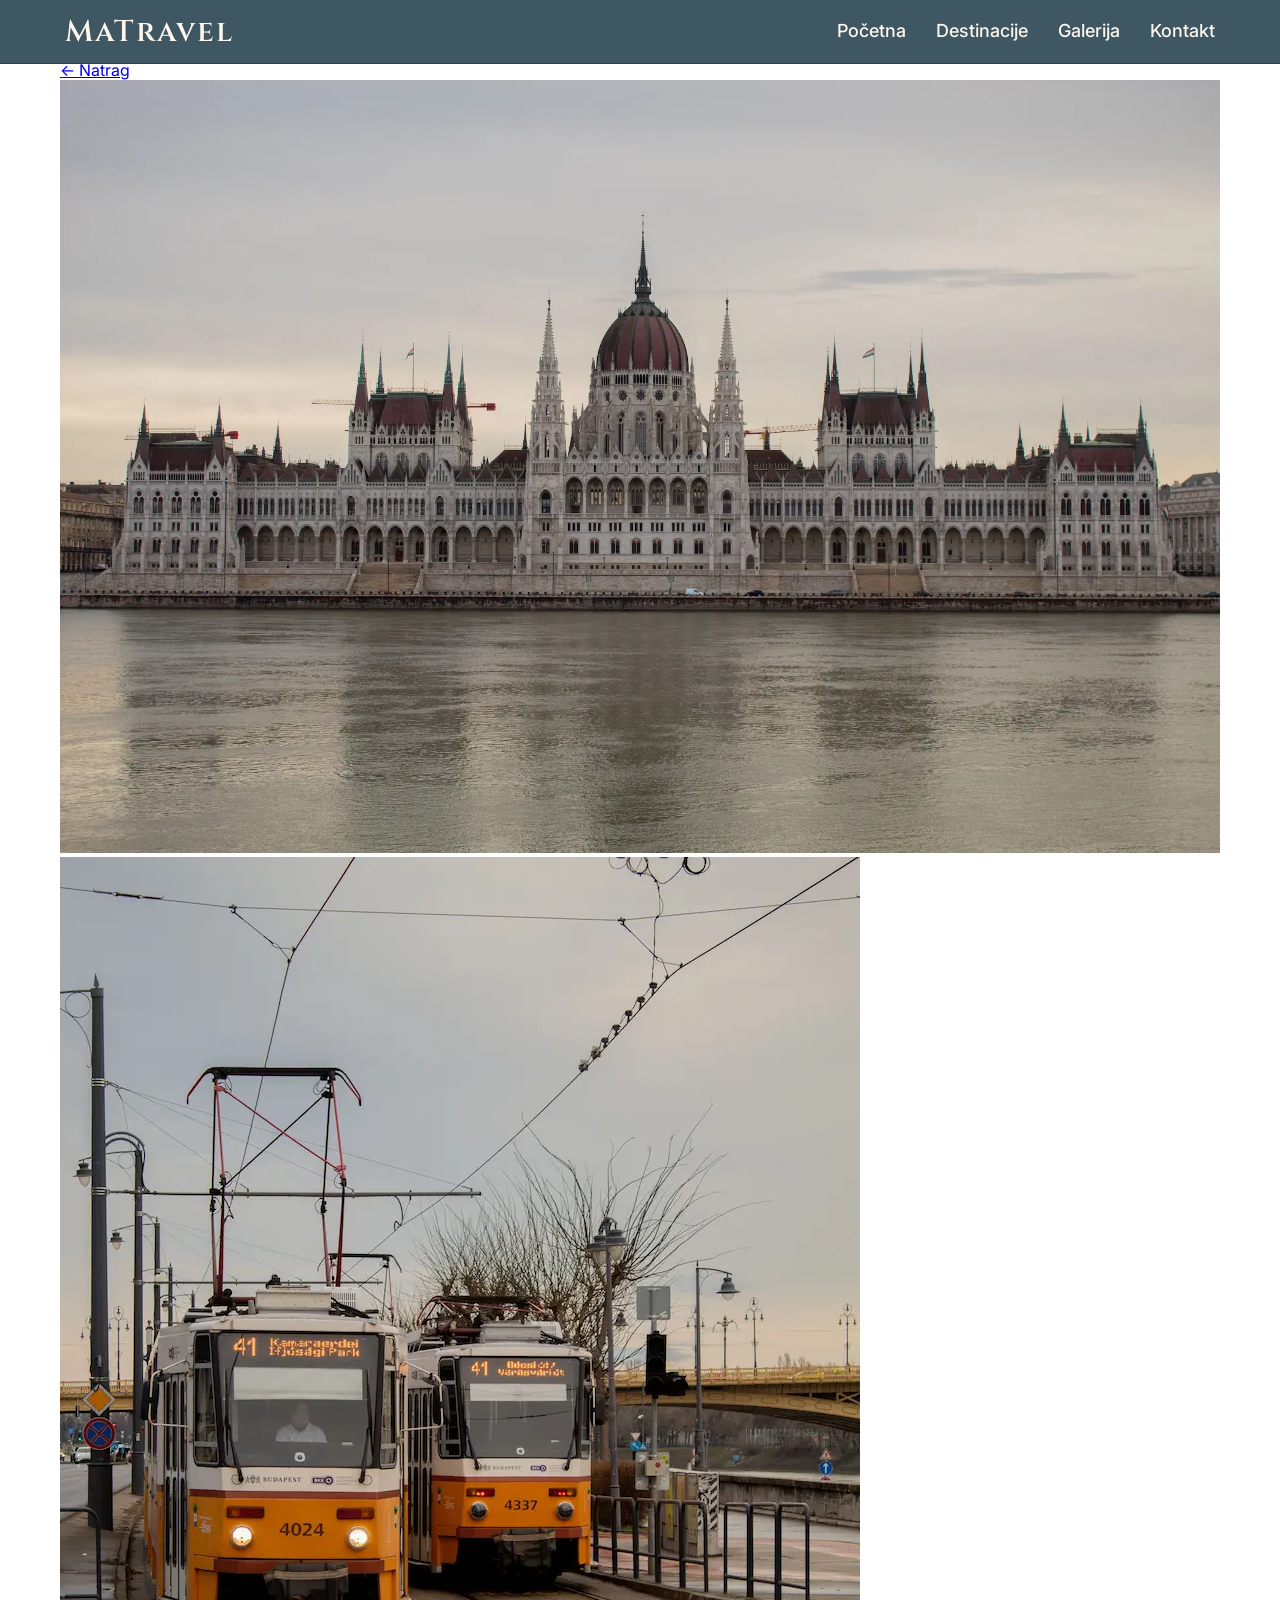
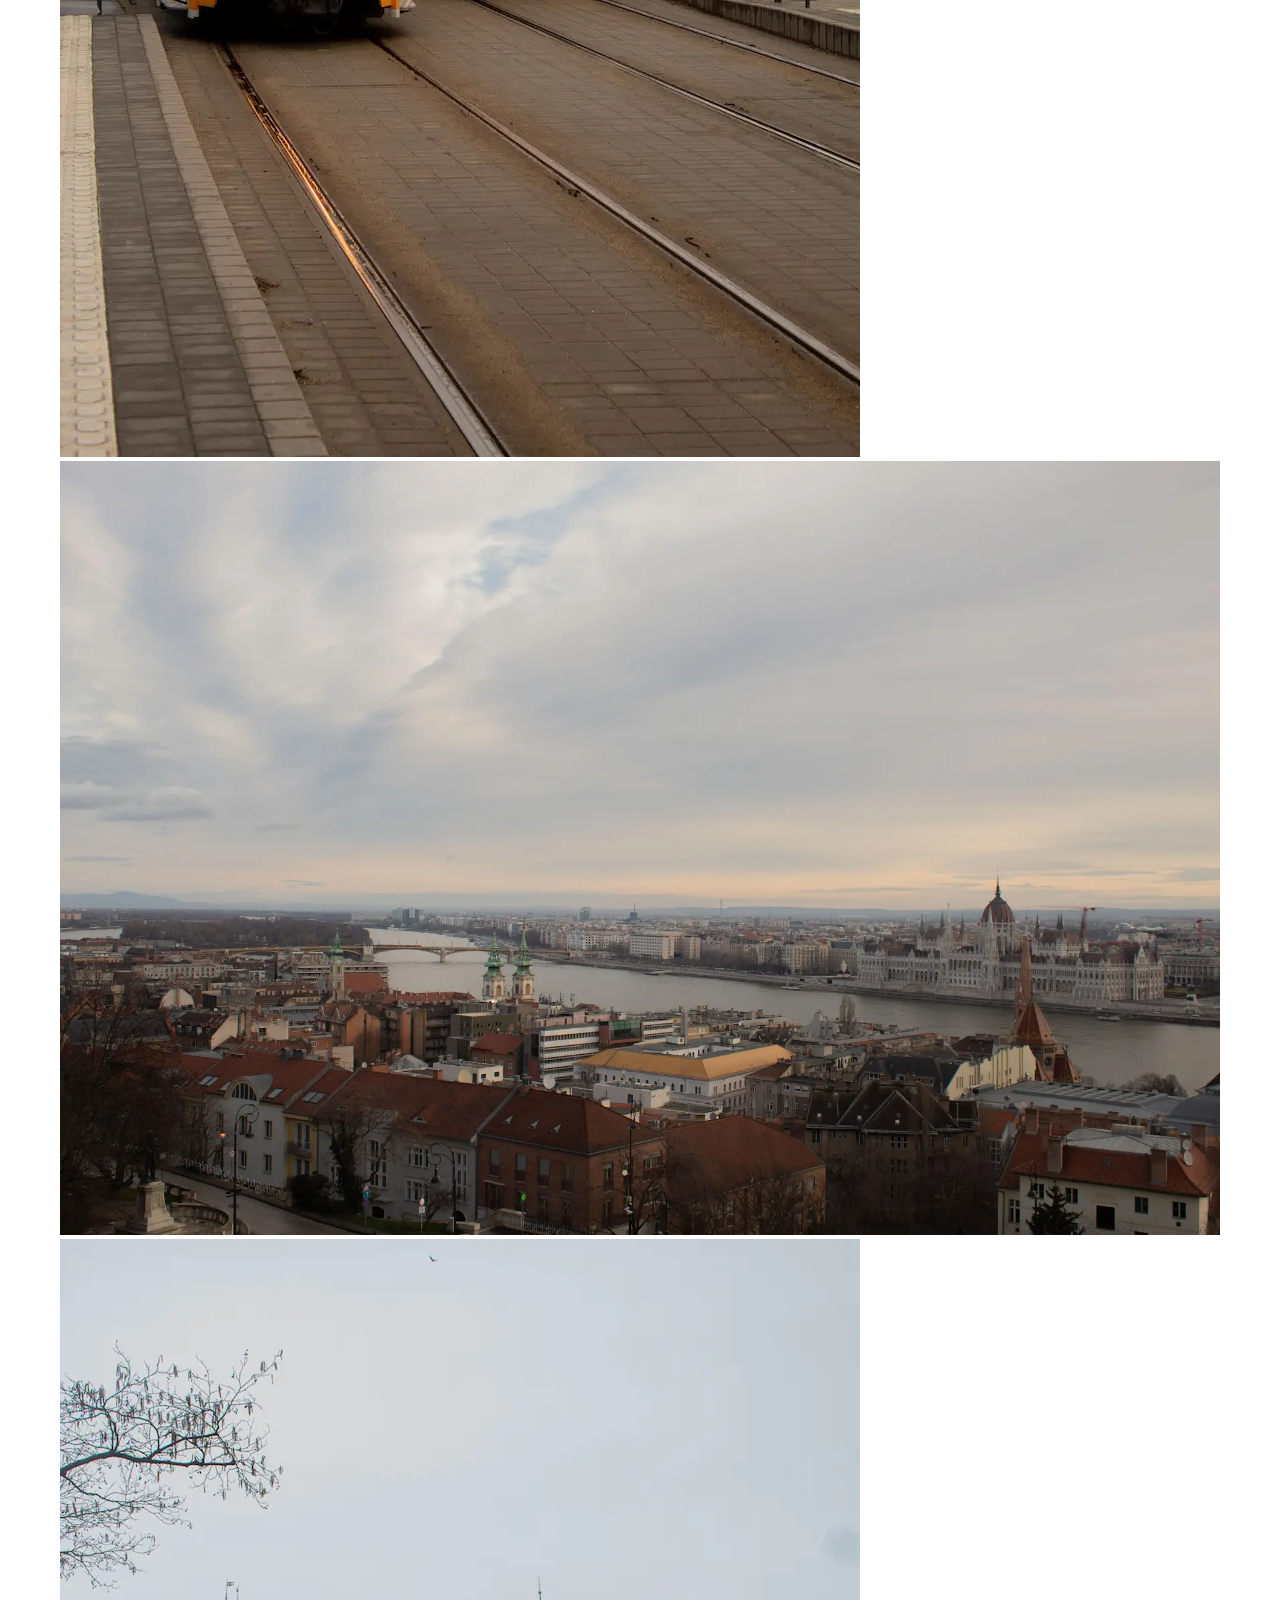
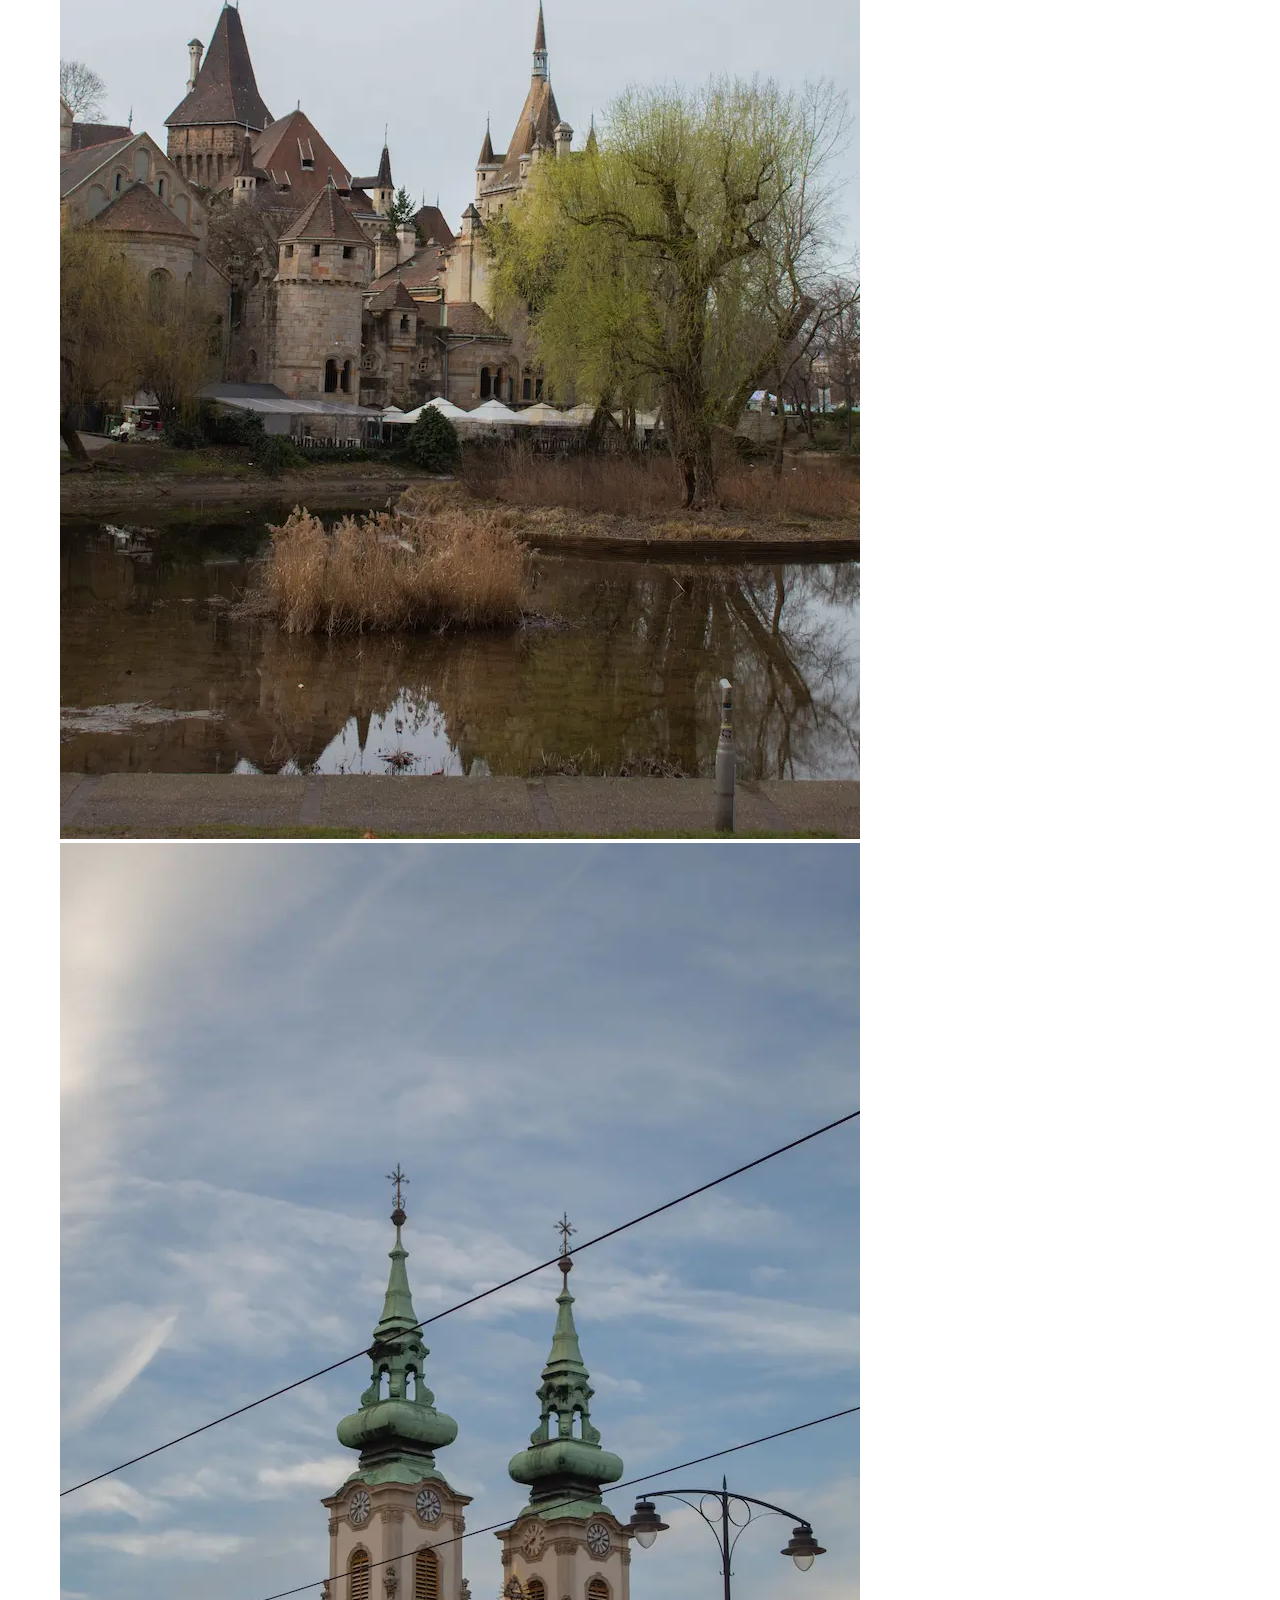
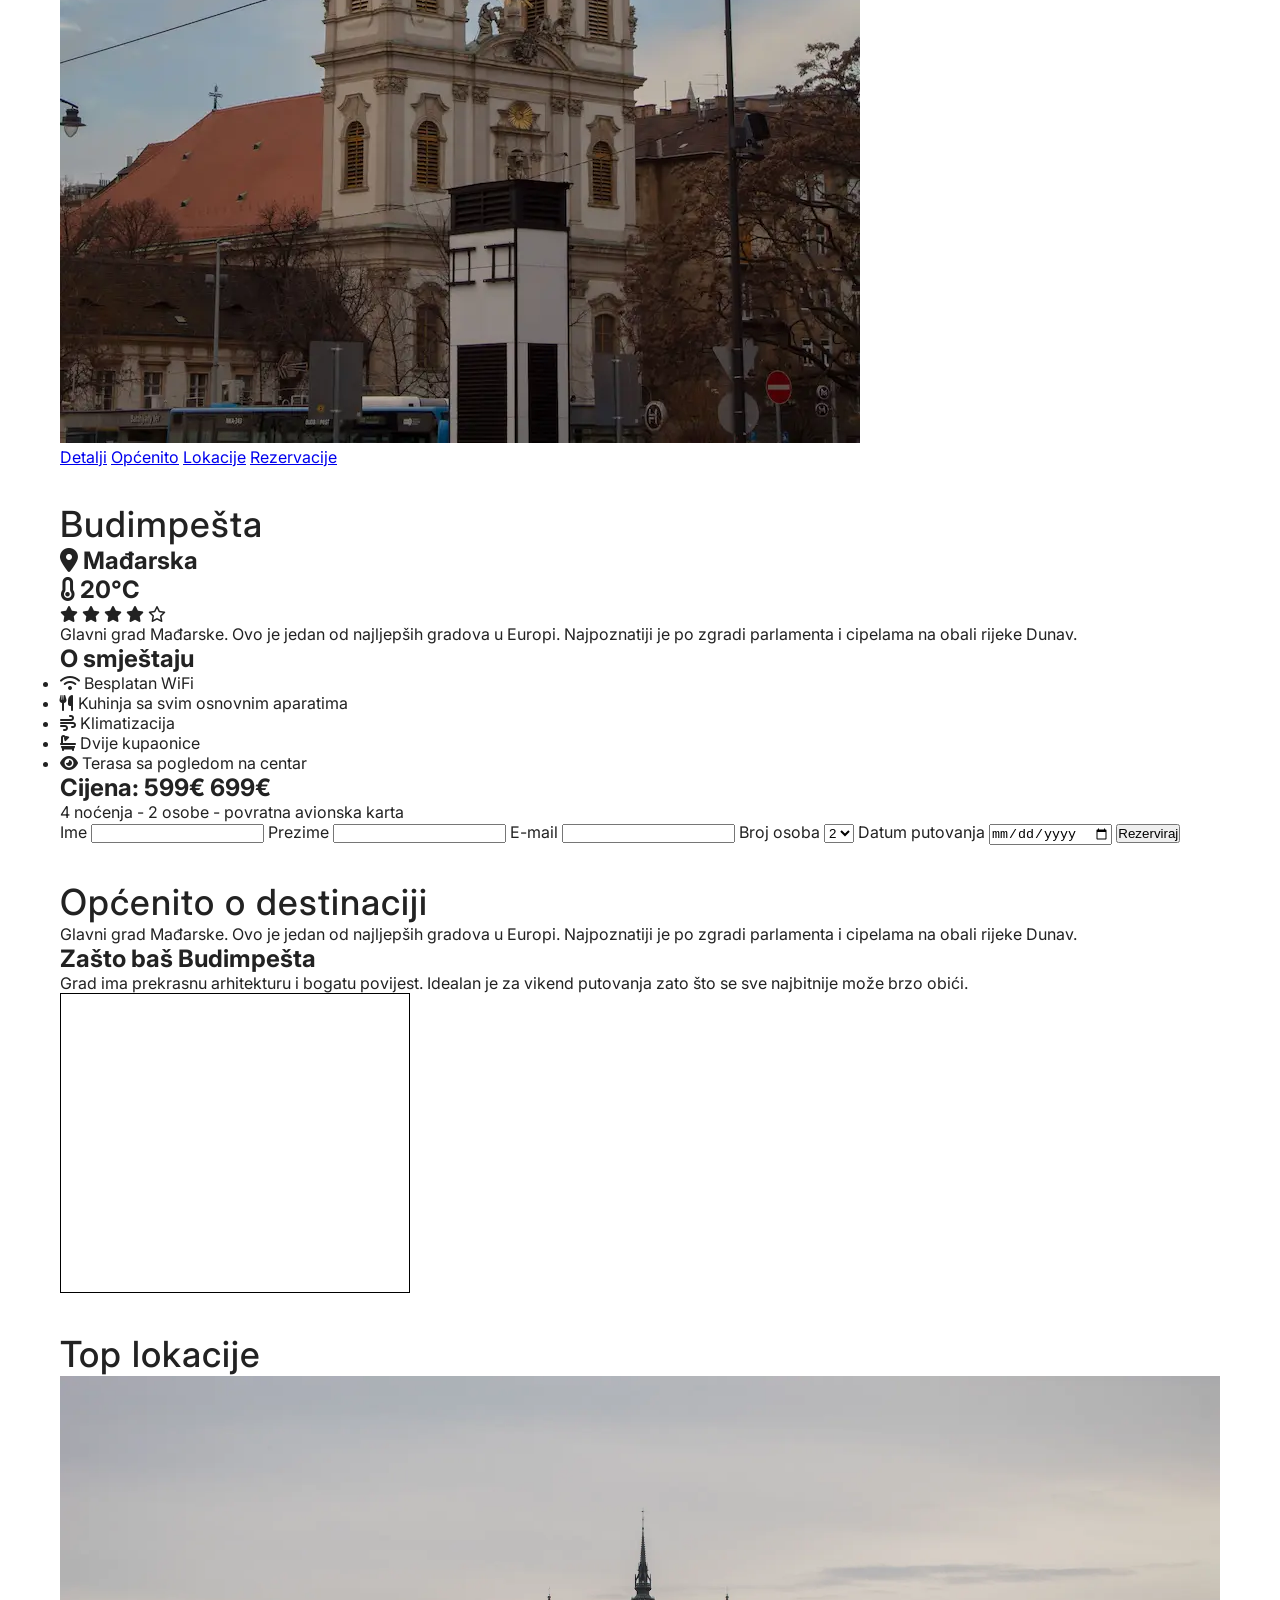
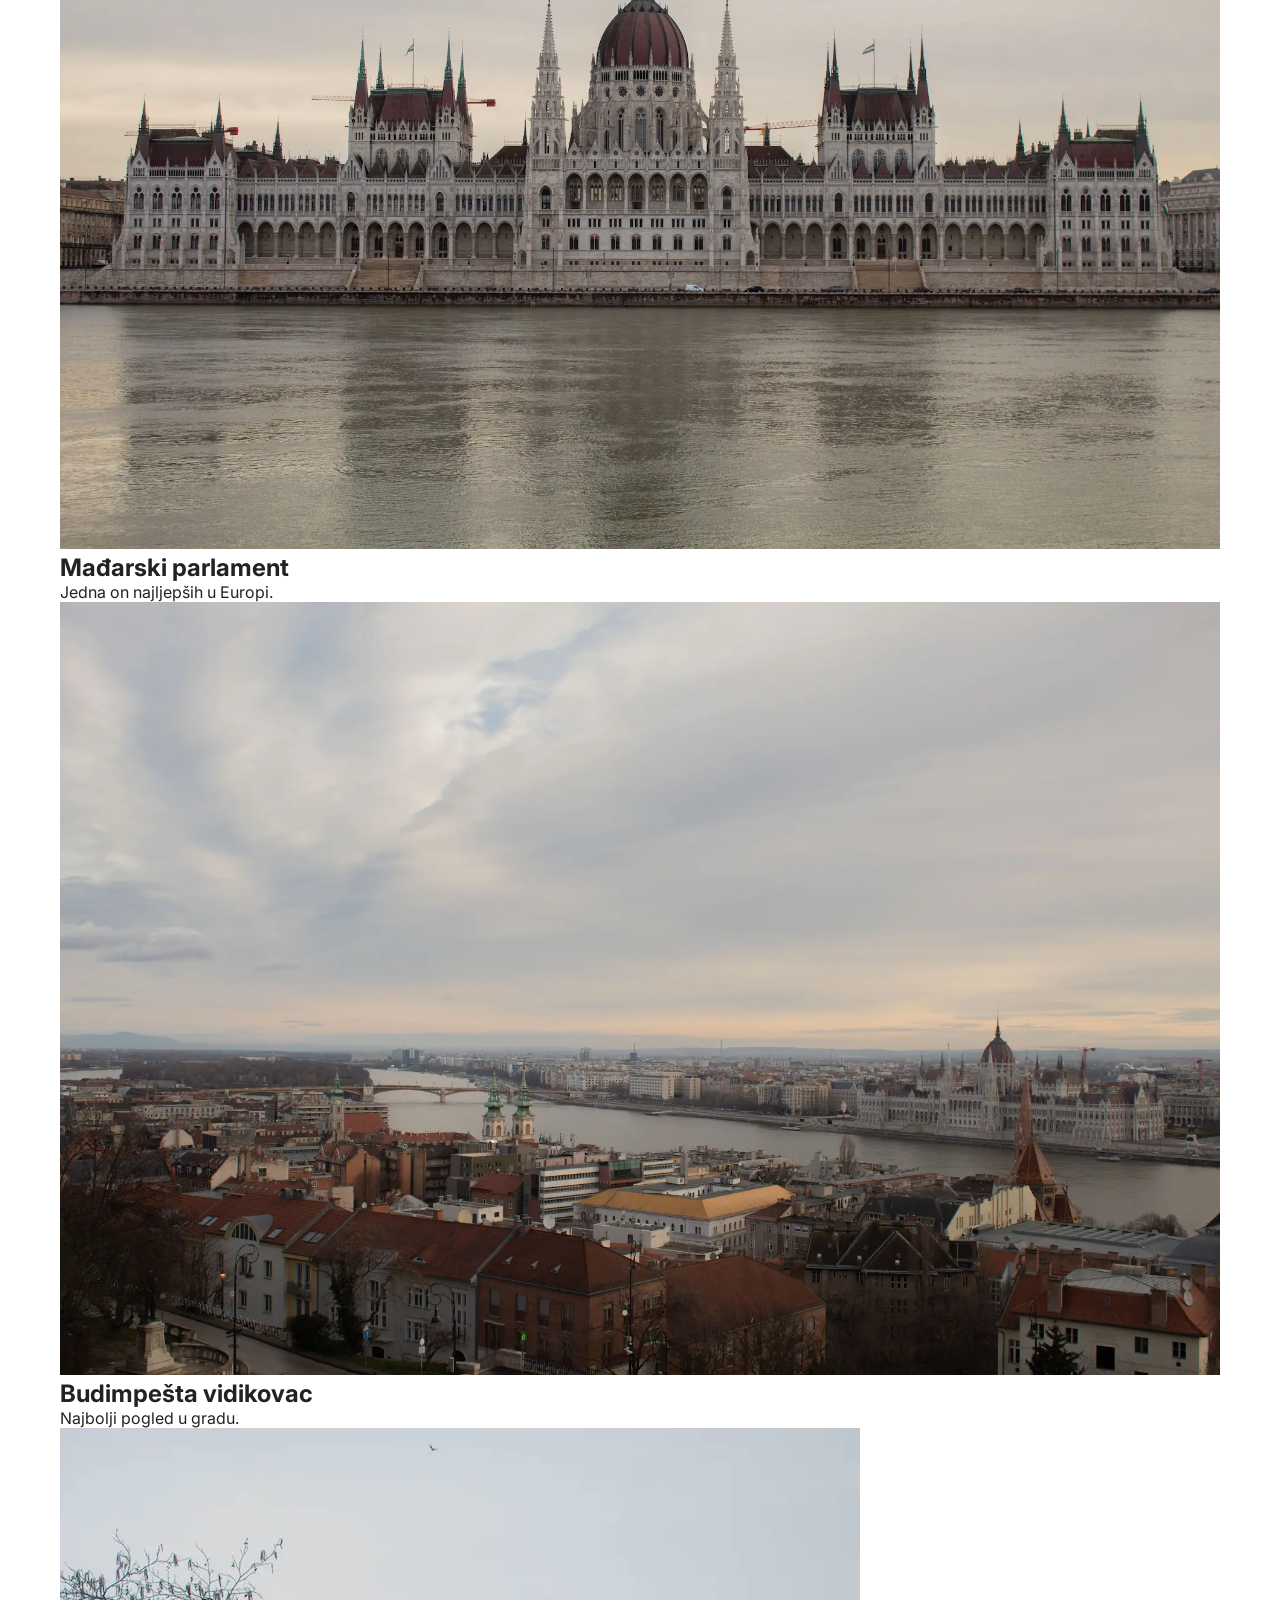
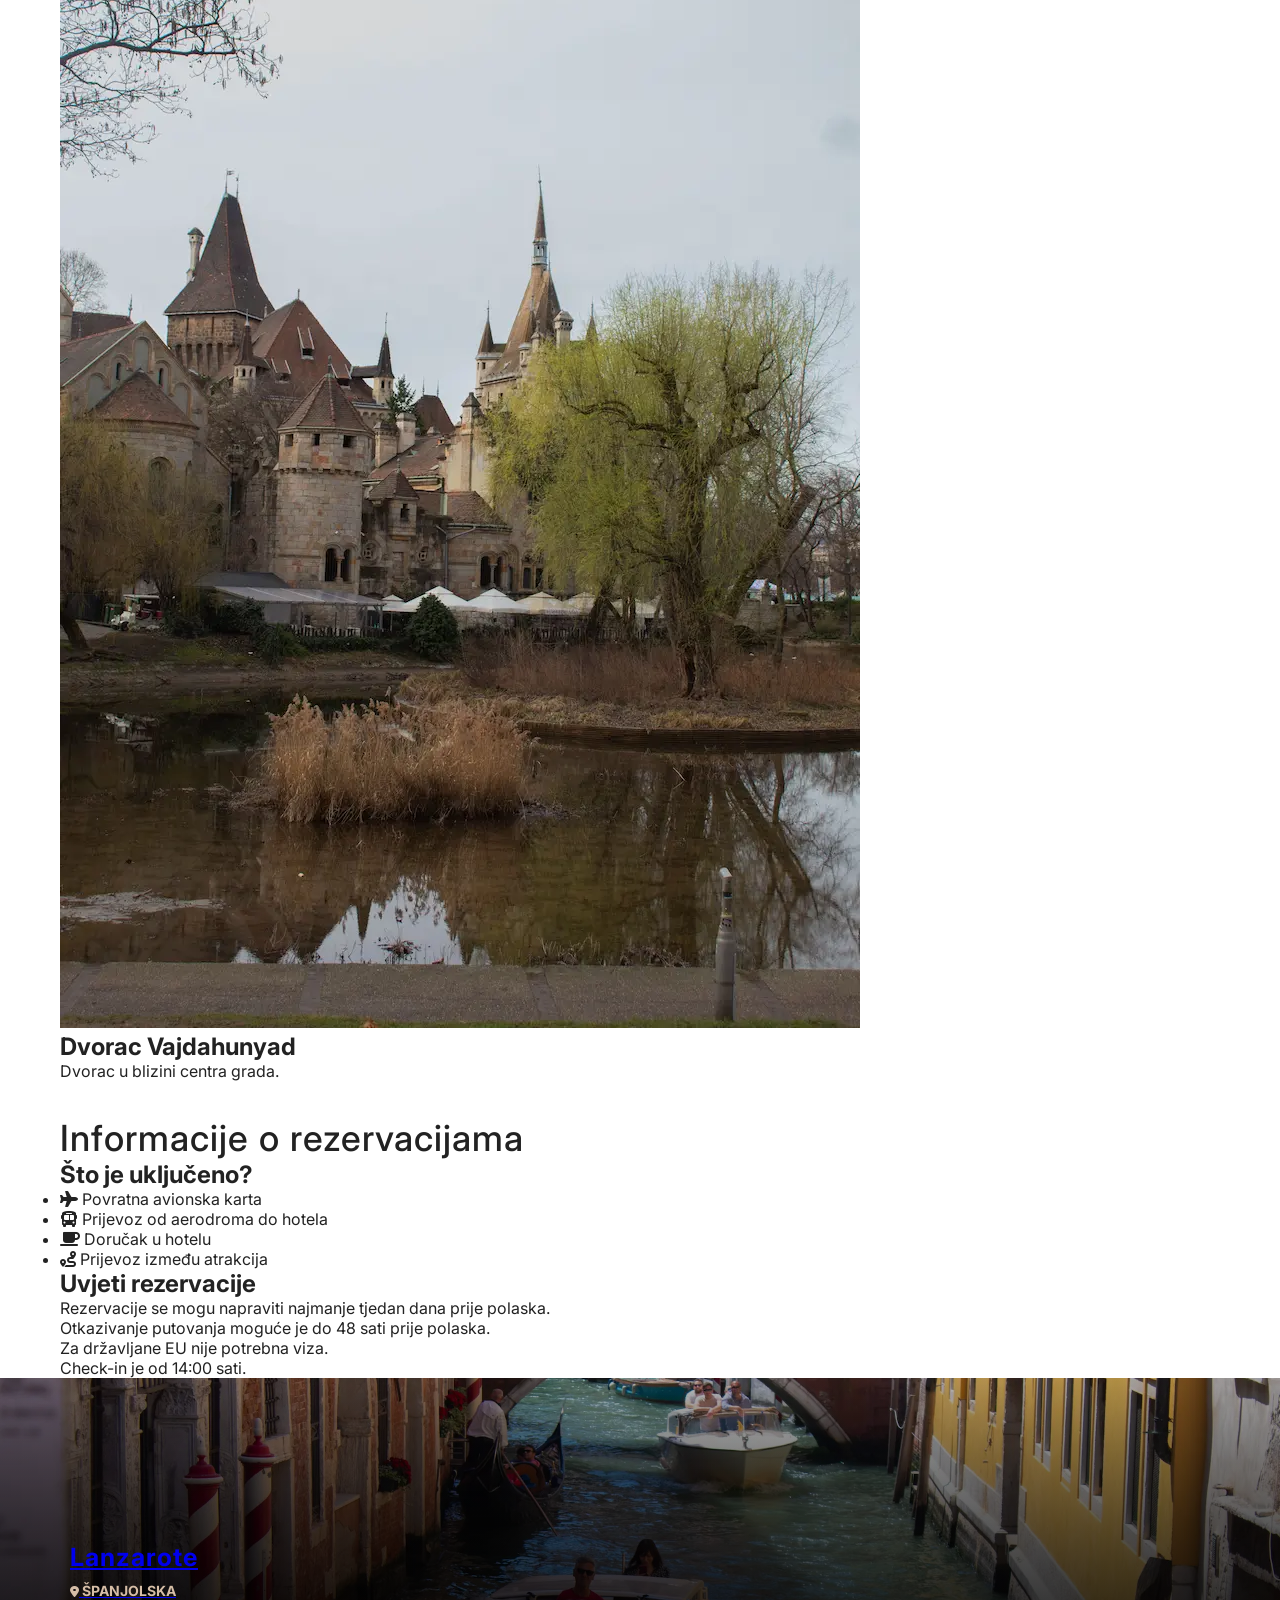
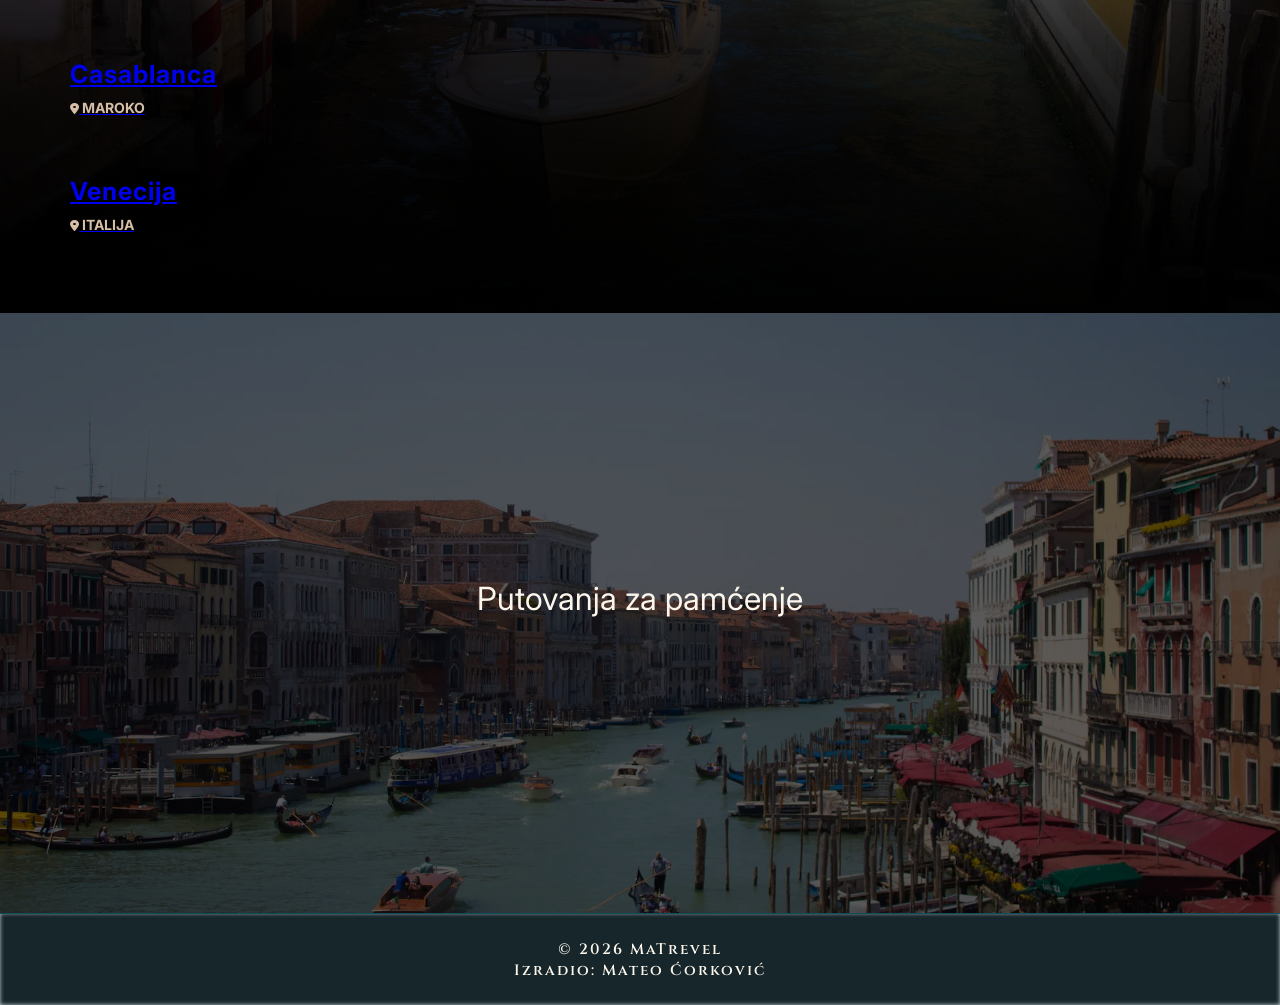
==== budimpesta.html @ 579a2e85 "gsdgdsgds" ====
<!DOCTYPE html>
<html lang="hr">
<head>
    <meta charset="UTF-8">
    <meta name="viewport" content="width=device-width, initial-scale=1.0">
    <title>MaTrevel - Budimpesta</title>
     <meta name="description" content="MaTravel je web stranica napravljena za izradu završnog rada. Smisao stranice je da predstavlja agenciju za putovanja kako bih pomoću različitih verzija pokazao optimizaciju stranice.">
    <link rel="stylesheet" href="izgled.css">
    <link href="https://fonts.googleapis.com/css2?family=Cinzel:wght@400;600;700&display=swap" rel="stylesheet">
    <link href="https://fonts.googleapis.com/css2?family=Inter:wght@300;400;500;600&display=swap" rel="stylesheet">
    <link rel="stylesheet" href="https://cdnjs.cloudflare.com/ajax/libs/font-awesome/6.5.0/css/all.min.css">

</head>
<body>
    <header class="navbar tamnija">
        <div class="container">
            <a href="index.html" class="logo">MaTravel</a>

            <nav class="navigacija" id="navigacija">
                <a href="index.html">Početna</a>
                <a href="destinacije.html">Destinacije</a>
                <a href="galerija.html">Galerija</a>
                <a href="kontakt.html">Kontakt</a>
            </nav>

            <div class="hamburger" id="hamburger">
            ☰
            </div>
        </div>
    </header>
    <main>
    <div class="prazno"></div>
    <div class="container">
        <div class="natrag">
            <a href="#" class="natraggumb" onclick="window.history.back(); return false;">← Natrag</a>
        </div>
        <section class="malagalerija">
            <div class="kockica maloveca">
                <img src="slike/budimpesta/budimpesta.webp" alt="Parlament u Budimpešti">
            </div>
            <div class="kockica">
                <img src="slike/budimpesta/IMG_6827.webp" alt="Tramvaji u Budimpešti">
            </div>
            <div class="kockica">
                <img src="slike/budimpesta/budimpesta2.webp" alt="Pogled na grad Budimpešta" loading="lazy">
            </div>
            <div class="kockica">
                <img src="slike/budimpesta/IMG_6922.webp" alt="Dvorac Vajdahunyad u Budimpešti" loading="lazy">
            </div>
            <div class="kockica">
                <img src="slike/budimpesta/IMG_6864.webp" alt="Crkva u Budimpešti" loading="lazy">
            </div>
        </section>
        <nav class="malanavigacija">
            <a href="#detalji"  class="malanavigacijalink active">Detalji</a>
            <a href="#opcenito"  class="malanavigacijalink">Općenito</a>
            <a href="#lokacije" class="malanavigacijalink">Lokacije</a>
            <a href="#rezervacije" class="malanavigacijalink">Rezervacije</a>
        </nav>
        <section id="detalji" class="detalji">
            <div class="detaljilijevo">
                <h1>Budimpešta</h1>
                    <h2><i class="fa-solid fa-location-dot"></i> Mađarska</h2>
                    <h2><i class="fa-solid fa-thermometer-empty"></i> 20°C</h2>
                    <div class="ocjena">
                        <i class="fa-solid fa-star"></i>
                        <i class="fa-solid fa-star"></i>
                        <i class="fa-solid fa-star"></i>
                        <i class="fa-solid fa-star"></i>
                        <i class="fa-regular fa-star"></i>
                    </div>
                <p>Glavni grad Mađarske. Ovo je jedan od najljepših gradova u Europi. Najpoznatiji je po zgradi parlamenta i cipelama na obali rijeke Dunav.</p>
                <section class="smjestaj">
                    <h2>O smještaju</h2>
                    <ul class="listasmjestaj">
                        <li><i class="fa-solid fa-wifi"></i> Besplatan WiFi</li>
                        <li><i class="fa-solid fa-cutlery"></i> Kuhinja sa svim osnovnim aparatima</li>
                        <li><i class="fa-solid fa-wind"></i> Klimatizacija</li>
                        <li><i class="fa-solid fa-bath"></i> Dvije kupaonice</li>
                        <li><i class="fa-solid fa-eye"></i> Terasa sa pogledom na centar</li>
                    </ul>
                </section>
            </div>
            <div class="detaljidesno">
                <h2 class="cijena">Cijena: 599€ <span class="prekrizeno">699€</span></h2>
                <p>4 noćenja - 2 osobe - povratna avionska karta</p>
                <form class="formarezervacije">
                    <label for="ime">Ime</label>
                    <input type="text" id="ime" name="ime">
                    <label for="prezime">Prezime</label>
                    <input type="text" id="prezime" name="prezime">
                    <label for="email">E-mail</label>
                    <input type="email" id="email" name="email">
                    <label for="osobe">Broj osoba</label>
                    <select id="osobe">
                       <option value="1">1</option>
                        <option value="2" selected>2</option>
                        <option value="3">3</option>
                        <option value="4">4</option>
                        <option value="5">5</option>
                        <option value="6">6</option>
                    </select>
                    <label for="datum">Datum putovanja</label>
                    <input type="date" id="datum">
                    <button type="submit">Rezerviraj</button>
                </form>
            </div>
        </section>
        <section id="opcenito" class="maloopcenito skriveno2">
            <div class="lijevoopcenito">
                <h1>Općenito o destinaciji</h1>
                <p>Glavni grad Mađarske. Ovo je jedan od najljepših gradova u Europi. Najpoznatiji je po zgradi parlamenta i cipelama na obali rijeke Dunav.</p>
                <h2>Zašto baš Budimpešta</h2>
                <p>Grad ima prekrasnu arhitekturu i bogatu povijest. Idealan je za vikend putovanja zato što se sve najbitnije može brzo obići.</p>
            </div>

            <div class="opcenitokarta">
            <iframe src="https://www.google.com/maps/embed?pb=!1m18!1m12!1m3!1d167078.08709910235!2d19.00490403237963!3d47.484261893750805!2m3!1f0!2f0!3f0!3m2!1i1024!2i768!4f13.1!3m3!1m2!1s0x4741c334d1d4cfc9%3A0x400c4290c1e1160!2zQnVkaW1wZcWhdGEsIE1hxJFhcnNrYQ!5e1!3m2!1shr!2shr!4v1779829481996!5m2!1shr!2shr" width="350" height="300" style="border:1px solid black;" loading="lazy" referrerpolicy="no-referrer-when-downgrade">
                
            </iframe>
            </div>
        </section>
        <section id="lokacije" class="malalokacija skriveno">
            <h1>Top lokacije</h1>
            <div class="malekarticelokacija">
                <div class="malakarticalokacija">
                    <img src="slike/budimpesta/budimpesta.webp" alt="Parlament u Budimpešti" loading="lazy">
                    <h2>Mađarski parlament</h2>
                    <p>Jedna on najljepših u Europi.</p>
                </div>
                <div class="malakarticalokacija">
                    <img src="slike/budimpesta/budimpesta2.webp" alt="Pogled na grad Budimpešta" loading="lazy">
                    <h2>Budimpešta vidikovac</h2>
                    <p>Najbolji pogled u gradu.</p>
                </div>
                <div class="malakarticalokacija">
                    <img src="slike/budimpesta/IMG_6922.webp" alt="Dvorac Vajdahunyad u Budimpešti" loading="lazy">
                    <h2>Dvorac Vajdahunyad</h2>
                    <p>Dvorac u blizini centra grada.</p>
                </div>
            </div>
        </section>
        <section id="rezervacije" class="malorezervacije skriveno2">
            <h1>Informacije o rezervacijama</h1>
            <div class="rezervacijesve">
                <div class="rezervacijelijevo">
                    <h2>Što je uključeno?</h2>
                    <ul class="listasmjestaj">
                        <li><i class="fa-solid fa-plane"></i> Povratna avionska karta</li>
                        <li><i class="fa-solid fa-bus"></i> Prijevoz od aerodroma do hotela</li>
                        <li><i class="fa-solid fa-mug-saucer"></i> Doručak u hotelu</li>
                        <li><i class="fa-solid fa-route"></i> Prijevoz između atrakcija</li>
                    </ul>
            </div>
            <div class="rezervacijedesno">
                <h2>Uvjeti rezervacije</h2>
                <p>Rezervacije se mogu napraviti najmanje tjedan dana prije polaska.</p>
                <p>Otkazivanje putovanja moguće je do 48 sati prije polaska.</p>
                <p>Za državljane EU nije potrebna viza.</p>
                <p>Check-in je od 14:00 sati.</p>
            </div>    
            </div>
            
        </section>
    </div>

    <section class="destinacije skriveno destinacijedodatno">
        <div class="container">
            <h2>Popularne destinacije</h2>
            <div class="karticedodatne">
                <a href="lanzarote.html" class="karticadodatna lanzarote skriveno">
                    <div class="zoom"></div>
                    <div class="tamnije"></div>
                    <div class="karticasadrzaj">
                        <h3>Lanzarote</h3>
                        <h4><i class="fa-solid fa-location-dot"></i> Španjolska</h4>
                    </div>
                </a>
                <a href="casablanca.html" class="karticadodatna casablanca skriveno">
                    <div class="zoom"></div>
                    <div class="tamnije"></div>
                    <div class="karticasadrzaj">
                        <h3>Casablanca</h3>
                        <h4><i class="fa-solid fa-location-dot"></i> Maroko</h4>
                    </div>
                </a>
                <a href="venecija.html" class="karticadodatna venecija skriveno2">
                    <div class="zoom"></div>
                    <div class="tamnije"></div>
                    <div class="karticasadrzaj">
                        <h3>Venecija</h3>
                        <h4><i class="fa-solid fa-location-dot"></i> Italija</h4>
                    </div>
                </a>
            </div>
        </div>
    </section>
    <section class="slajdshow skriveno">
        <div class="kutijaslajd">
            <div class="slajd active">
                <img src="slike/slajdshow/venecija.webp" loading="lazy" alt="Kanali u Veneciji">
                <div class="poruka">Putovanja za pamćenje</div>
            </div>
            <div class="slajd">
                <img src="slike/slajdshow/verona.webp" loading="lazy" alt="Zgrade grada Verona">
                <div class="poruka">Neka avantura počne</div>
            </div>
            <div class="slajd">
                <img src="slike/slajdshow/lanzarote3.webp" loading="lazy" alt="Pogled sa vrha otoka Lanzarote">
                <div class="poruka">Istraži svijet</div>
            </div>
            <div class="slajd">
                <img src="slike/slajdshow/kamenje.webp" loading="lazy" alt="Kamenje i litice na Lanzaroteu">
                <div class="poruka">Putovanja za pamćenje</div>
            </div>
            <div class="slajd">
                <img src="slike/slajdshow/zagreb.webp" loading="lazy" alt="Centar grada Zagreba">
                <div class="poruka">Neka avantura počne</div>
            </div>
        </div>
    </section>
   </main>
   <footer>
        <p>© 2026 MaTrevel</p>
        <p>Izradio: Mateo Ćorković</p>
    </footer>
    <script src="script.js"></script>
</body>
</html>
---- izgled.css ----
* {
    margin: 0;
    padding: 0;
    box-sizing: border-box;
}
@font-face {
    font-family: "Inter";
    src: url("Interfont.woff2") format("woff2");
    font-weight: 100 900;
    font-style: normal;
    font-display: swap;
}
@font-face {
    font-family: "Cinzel";
    src: url("Cinzelfont.woff2") format("woff2");
    font-weight: 400 900;
    font-style: normal;
    font-display: swap;
}
body {
    font-family: "Inter", sans-serif;
    color: #222;
    font-display: swap;
}

.container {
    max-width: 1200px;
    margin: 0 auto;
    padding: 0 20px;
}
.navbar {
    width: 100%;
    position: absolute;
    top: 0;
    left: 0;
    z-index: 5;
    color: #fdf6ec;
    backdrop-filter: blur(2px) brightness(0.7);
    background: rgba(15, 76, 92, 0.25);
    border-bottom: 1px solid #0f4c5c;
}
.navbar .container {
    display: flex;
    justify-content: space-between;
    align-items: center;
    padding: 0 25px;
}

.logo {
    font-family: "Cinzel", serif;
    font-weight: 600;
    font-size: 30px;
    letter-spacing: 2px;
    text-decoration: none;
    color: #fdf6ec;
}

.navigacija {
    display: flex;
    gap: 30px;
    font-family: "Inter", sans-serif;
    font-weight: 500;
}

.navigacija a {
    color: #fdf6ec;
    text-decoration: none;
    font-size: 18px;
    transition: 0.4s;
    border-bottom: 2px solid transparent;
    padding: 20px 0;
}

.navigacija a:hover {
    color: #e9c46a;
    border-bottom: 2px solid #e9c46a;
}
.navigacija a.active{
    border-bottom: 2px solid #e9c46a;
}

.hamburger {
    display: none;
    font-size: 32px;
    color: #fdf6ec;
    cursor: pointer;
}

footer {
    position: relative;
    z-index: 10;
    width: 100%;
    backdrop-filter: blur(2px) brightness(0.1);
    background: rgba(15, 76, 92, 0.25);
    border-top: 1px solid #0f4c5c;
    color: #fdf6ec;
    text-align: center;
    padding: 25px 0px;
    font-family: "Cinzel", serif;
    font-weight: 600;
    letter-spacing: 2px;
}

footer p {
    font-size: 15px;
}

.pocetna{
    position: relative;
    overflow: hidden;
    height: 650px;
    display: flex;
    align-items: center;
    justify-content: center;
}
.pozadinaplaza{
    position: absolute;
    width: 100%;
    height: 100%;
    object-fit: cover;
    top: 0;
    left: 0;
    z-index: 1;
}
.overlay{
    position: absolute;
    width: 100%;
    height: 100%;
    top: 0;
    left: 0;
    z-index: 2;
    background: rgba(48, 48, 28, 0.315);
}
.odjeljak{
    position: relative;
    z-index: 3;
    color: #FDF6EC;
    
    max-width: 1050px;
    text-align: center;
}
.odjeljak h1{
    font-size: 60px;
    margin-bottom: 25px;
    text-shadow: 1px 1px 1px rgba(0,0,0,0.5);
}
.odjeljak p{
    font-size: 18px;
    margin-bottom: 40px;
    text-shadow: 1px 1px 1px rgba(0,0,0,0.5);
    text-align: center;
}
.odjeljakgumb{
    display: inline-block;
    padding: 12px 24px;
    background-color: #FDF6EC;
    color: black;
    font-size: 15px;
    text-decoration: none;
    cursor: pointer;
    backdrop-filter: blur(22px) brightness(0.7);
    background: rgba(255, 255, 255, 0.4);
    border: 1px solid #f3f3f3;
    text-decoration: none;
}
.odjeljakgumb:hover{
    background-color: #e9c46a;
    color: black;
    transition: 0.5s;
    backdrop-filter: blur(2px) brightness(1);
    background: rgba(92, 87, 15, 0.25);
    border: 1px solid #e9c46a;
    text-decoration: none;
}

.destinacije{
    padding: 50px 0;
    background-color: #FDF6EC;
    text-align: center;
    
}

.destinacije h2{
    font-size: 32px;
    color: #0f4c5c;
    margin-bottom: 45px;
    letter-spacing: 3px;
    text-transform: uppercase;
}

.karticepolozaj{
    display: flex;
    justify-content: space-between;
    gap: 30px;
    flex-wrap: wrap;
}
.kartica{
    width: 260px;
    height: 300px;
    border: 1px solid #0f4c5c;
    overflow: hidden;
    position: relative;
    display: flex;
    align-items: flex-end;
    color: #FDF6EC;
    cursor: pointer;
    text-decoration: none;
}
.tamnije{
    position: absolute;
    inset: 0;
    background: linear-gradient(
        to top,
        rgba(0,0,0,0.8),
        rgba(0,0,0,0.1));
    z-index: 1;
}
.karticasadrzaj{
    position: relative;
    padding: 30px 10px;
    z-index: 2;
    text-align: left;
}
.lanzarote .zoom{
    background-image: url("slike/lanzarote/lanzarote.webp");
}
.budimpesta .zoom{
    background-image: url("slike/budimpesta/budimpesta.webp");
}
.casablanca .zoom{
    background-image: url("slike/casablanca/casablanca.webp");
}
.venecija .zoom{
    background-image: url("slike/venecija/venecija.webp");
}
.karticasadrzaj h3{
    font-size: 25px;
    padding-bottom: 10px;
    letter-spacing: 1px;
}

.karticasadrzaj h4{
    font-size: 14px;
    text-transform: uppercase;
    color: #d6bea7;
}
.karticasadrzaj i{
    font-size: 12px;
    color: #d6bea7;
}
.karticasadrzaj{
    transition: transform 0.3s ease;
}
.kartica:hover .karticasadrzaj{
    transform: translateY(-6px);
}
.kartica:hover .tamnije{
    background: linear-gradient(
        to top,
        rgba(0,0,0,0.9),
        rgba(0,0,0,0.35)
    );
}
.kartica:hover .zoom{
    transform: scale(1.10);
}

.zoom{
    position: absolute;
    inset: 0;
    background-size: cover;
    background-position: center;
    background-repeat: no-repeat;
    transition: transform 0.5s ease;
    z-index: 0;
}

.zastobasmi{
    background-image: url("slike/zastobasmi.webp");
    position: relative;
    padding: 80px 0;
    color: #FDF6EC;
    text-align: center;
    background-size: cover;
    background-position: center 50%;
    background-repeat: no-repeat;
}
.naslovzastobasmi{
    margin-bottom: 50px;
}
.zastobasmi::before{
    content: "";
    position: absolute;
    inset: 0;
    background: rgba(17, 17, 11, 0.493);
}
.naslovzastobasmi h2{
    font-size: 34px;
    margin-bottom: 15px;
    letter-spacing: 1px;
    text-shadow: 1px 1px 1px rgba(0,0,0,0.5);
}
.naslovzastobasmi p{
    font-size: 17px;
    color: #FDF6EC;
    text-shadow: 1px 1px 1px rgba(0,0,0,0.5);
}
.zastobasmi .container{
    position: relative;
    z-index: 2;
}

.karticezasto{
    display: flex;
    justify-content: space-between;
    gap: 30px;
}
.karticazasto{
    flex: 1;
    max-width: 320px;
    padding: 35px 25px;
    transition: 0.5s ease;
    color: black;
    backdrop-filter: blur(2px) brightness(0.9);
    background: rgba(255, 255, 255, 0.4);
    border: 1px solid #FDF6EC;
}
.karticazasto:hover{
    color: #FDF6EC;
    backdrop-filter: blur(2px) brightness(1);
    background: rgba(15, 76, 92, 0.25);
    border: 1px solid #0f4c5c;
    transition: 0.5s ease;
}
.karticazasto p{
    padding-top: 10px;
}
.prazno{
    margin-top: 60px;
}

.slajdshow{
    width: 100%;
    height: 600px;
    overflow: hidden;
    position: relative;
}

.kutijaslajd{
    width: 100%;
    height: 100%;
    position: relative;
}

.slajd{
    height: 600px;
    position: absolute;
    inset: 0;
    opacity: 0;
    transition: opacity 0.8s ease;
}
.slajd.active{
    opacity: 1;
}
.slajd::before{
    content: "";
    position: absolute;
    inset: 0;
    background: rgba(0,0,0,0.4);
    z-index: 1;
}

.slajd img{
    object-fit: cover;
    width: 100%;
    height: 100%;
    transform: scale(1.05);
    transition: transform 1s ease;
    
}
.slajd.active img{
    transform: scale(1);
}
.poruka{
    position: absolute;
    inset: 0;
    z-index: 2;
    background: rgba(0,0,0,0.4);
    font-size: 32px;
    display: flex;
    justify-content: center;
    align-items: center;
    color: #FDF6EC; 
    padding-bottom: 30px;
}

.skriveno{
    opacity: 0;
    transform: translateY(50px);
    transition: all 1s ease;
}
.skriveno2{
    opacity: 0;
    transform: translateY(-50px);
    transition: all 1s ease;
}
.pokazi{
    opacity: 1;
    transform: translateY(0);
}
.opcenito{
    display: flex;
    align-items: center;
    justify-content: space-between;
    padding: 70px 0px;
}
.opcenitotekst{
    width: 50%;
}
.opcenito h2{
    font-size: 36px;
    margin-bottom: 22px;
}
.opcenito p{
    font-size: 16px;
    line-height: 1.6;
    margin-bottom: 12px;
}
.opcenitoslika {
    width: 50%;
    display: flex;
    justify-content: right;
    align-items: right;
}
.opcenitoslika img{
    width: 90%;
    max-width: 500px;
    border: 1px solid black;
    object-fit: contain;
}
.gumbklasa{
        margin-top: 40px;
}

.opcenito .gumb{
    padding: 12px 24px;
    border: none;
    color: #FDF6EC;
    font-size: 15px;
    text-decoration: none;
    cursor: pointer;
    backdrop-filter: blur(2px) brightness(0.2);
    background: rgba(15, 76, 92, 0.25);
    border: 1px solid #0f4c5c;

    
    

}
.opcenito .gumb:hover{
    background-color: #e9c46a;
    color: black;
    transition: 0.5s;
    
    text-decoration: none;
    backdrop-filter: blur(2px) brightness(0.7);
    background: rgba(122, 116, 23, 0.5);
    border: 1px solid #e9c46a;

}
img, video{
    max-width: 100%;
    height: auto;
}
video{
    pointer-events: none;
}


.tamnija{
    backdrop-filter: blur(2px) brightness(0.32);
    background-color: rgb(62, 87, 98);
    border-bottom: 1px solid #0f4c5c;
}
.destinacijeskrol{
    display: flex;
    align-items: center;
    justify-content: space-between;
    height: 404px;
    gap: 1px;
}
.destinacijaslika{
    flex: 1;
    height: 350px;
    background-size: cover;
    background-position: center;
    border: 1px solid black;
    position: relative;
    overflow: hidden;
}
.destinacijaslika::before{
    content: "";
    position: absolute;
    inset: 0;
}
.destinacijaslika:hover::before{
    background: linear-gradient(
        to top,
        rgba(0,0,0,0.5),
        rgba(0,0,0,0.1));
}

.destinacijatekst{
    flex: 1;
    
}
.okvir{
    height: 350px;
    border: 1px solid black;
    padding: 30px;
}

.gumbdestinacije{
    display: inline-block;
    padding: 12px 24px;
    background-color: #FDF6EC;
    color: #FDF6EC;
    font-size: 15px;
    text-decoration: none;
    cursor: pointer;
    backdrop-filter: blur(22px) brightness(0.7);
    background: #0f4c5c;
    border: 1px solid black;
    text-decoration: none;
}
.gumbdestinacije:hover{
    background-color: #e9c46a;
    color: black;
    transition: 0.5s;
    backdrop-filter: blur(2px) brightness(1);
    background: rgba(92, 87, 15, 0.25);
    border: 1px solid #e9c46a;
    text-decoration: none;
}
.destinacijatekst h2{
    font-size: 32px;
    margin-bottom: 10px;
}
.destinacijatekst h4{
    font-size: 16px;
    margin-bottom: 20px;
    text-transform: uppercase;
    color:#0f4c5c;
}
.destinacijatekst h3{
    font-size: 18px;
    margin-bottom: 10px;
    letter-spacing: 1px;
}
.destinacijatekst p{
    padding-bottom: 20px;
}
.info{
    display: flex;
    justify-content: space-between;
    align-items: center;
    
}
.reverse{
    flex-direction: row-reverse;
}
.lanzarote{
    background-image: url("slike/lanzarote/lanzarote.webp");
}
.lanzarote:hover{
    background-image: url("slike/lanzarote/lanzarote2.webp");
    transition: 0.5s ease-in-out;
}
.budimpesta{
    background-image: url("slike/budimpesta/budimpesta.webp");
}
.budimpesta:hover{
    background-image: url("slike/budimpesta/budimpesta2.webp");
    transition: 0.5s ease-in-out;
}
.casablanca{
    background-image: url("slike/casablanca/casablanca.webp");
}
.venecija{
    background-image: url("slike/venecija/venecija.webp");
}
.venecija:hover{
    background-image: url("slike/venecija/IMG_3850.webp");
    transition: 0.5s ease-in-out;
}
h1{
    padding-top: 35px;
    letter-spacing: 1px;
    font-size: 36px;
    font-weight: 500;
}

.galerijaslika{
    display: grid;
    grid-template-columns: repeat(3, 1fr);
    grid-auto-rows: 270px;
    gap: 2px;
    margin-top: 20px;
    margin-bottom: 30px;
}
.karticaugaleriji{
    position: relative;
    overflow: hidden;
}
.karticaugaleriji img {
    width: 100%;
    height: 100%;
    border: 1px solid black;
    object-fit: cover;
    transition: transform 0.3s ease;
    cursor: pointer;
}
.karticaugaleriji img:hover{
    transform: scale(1.05);
    border: 1px solid black;
    
}
.karticaugaleriji.duplo{
    grid-row: span 2;
}


.kontakt{
    display: grid;
    grid-template-columns: 1.6fr 1fr;
    gap: 60px;
    margin-top: 150px;
    margin-bottom: 40px;
    border: 1px solid black;
    background-color: #d6bea754;
}
.kontaktlijevo{
    padding: 30px;
}
.kontaktdesno{
    padding: 20px;
}
.forma{
    display: flex;
    flex-direction: column;
    gap: 10px;
    width: 100%;
}
.forma input{
    padding: 10px;
    border: 1px solid black;
    outline: none;
}
.forma textarea{
    padding: 10px;
    border: 1px solid black;
    outline: none;
}
.pedesetposto{
    display: flex;
    gap: 10px;
}
.unutrasnjost{
    display: flex;
    flex-direction: column;
    flex: 1;
}
.forma button{
    padding: 12px 24px;
    border: none;
    color: #FDF6EC;
    font-size: 15px;
    text-decoration: none;
    cursor: pointer;
    backdrop-filter: blur(2px) brightness(0.2);
    background: rgba(15, 76, 92, 0.25);
    border: 1px solid #0f4c5c;
}
.forma button:hover{
    background-color: #e9c46a;
    color: black;
    transition: 0.5s;
    backdrop-filter: blur(2px) brightness(1);
    background: rgba(92, 87, 15, 0.25);
    border: 1px solid #ccab57;
    text-decoration: none;
}
.infokontakt{
    font-size: 18px;
    padding-top: 60px;
    padding-bottom: 50px;
}
.infokontakt i {
    font-size: 30px;
    padding-right: 20px;
}
.kontaktinfo h3{
    font-size: 23px;
    padding-top: 20px;
    padding-bottom: 40px;
    color: #0f4c5c;
}
.kontaktinfo h2{
    font-size: 30px;
    letter-spacing: 1px;
}
.drustvenemreze i{
    font-size: 30px;
    padding-right: 10px;
}
html{
    scroll-behavior: smooth;
}
@media (max-width: 1270px) {
    .container{
        padding: 0 20px;
    }
    .karticepolozaj{
        justify-content: center;
    }
    .kartica{
        width: calc(50% - 20px);
    }
    .galerijaslika{
        grid-auto-rows: 200px;
    }
    .infokontakt{
        padding-top: 40px;
        padding-bottom: 40px;
    }
    .kontakt{
        gap: 10px;
    }

}

@media (max-width: 768px) {
    .navbar .container{
        padding: 10px 20px;
    }
    .hamburger {
        display: block;
        font-size: 30px;
        cursor: pointer;
        z-index: 5;
    }
    .navigacija {
        position: absolute;
        left: 0;
        top: 100%;
        right: 0;
        flex-direction: column;
        background: rgba(15, 76, 92, 0.95);
        backdrop-filter: blur(10px);
        overflow: hidden;
        max-height: 0;
        transition: max-height 0.4s ease;
        
    }

    .navigacija a {
        padding: 15px;
        text-align: center;
        width: 100%;
        
    }

    .navigacija.active {
        max-height: 500px;
        position: fixed;
        gap: 20px;
        background: rgb(62, 87, 98);
    }
    .pocetna{
        height: 450px;
    }
    .slajdshow{
        height: 480px;
    }
    .slajd{
        height: 480px;
    }
    .odjeljak{
        margin-top: 60px;
    }
    .odjeljak h1{
        font-size: 38px;
    }
    .odjeljak p{
        font-size: 16px;
    }
    .kartica{
        width: 90%;
    }
    .karticazasto{
        flex-direction: column;
        align-items: center;
        max-width: 100%;
    }
    .opcenito{
        flex-direction: column;
        text-align: center;
        gap: 30px;
    }
    .opcenitoslika{
        display: none;
    }
    .opcenitotekst{
        text-align: left;
        width: 90%;
    }
    .naslovzastobasmi{
        margin-bottom: 15px;
    }
    .karticezasto{
        flex-direction: column;
        align-items: center;
        gap: 10px;
        
    }
    .karticazasto{
        width: 90%;

    }
    .destinacijeskrol{
        flex-direction: column;
        margin-top: 15px;
        height: auto;
        margin-bottom: 15px;
    }
    .destinacijaslika{
        display: none;
    }
    .okvir{
        padding: 15px;
        height: auto;
    }
    .galerijaslika{
        grid-template-columns: repeat(2, 1fr);
        grid-auto-rows: 170px;
    }
    .karticaugaleriji.duplo{
        grid-row: span 2;
    }
    .kontakt{
        grid-template-columns: 1fr;
        gap:10px;
        margin-top: 80px;
    }
    .pedesetposto{
        flex-direction: column;
    }
    .forma{
        padding: 0 10px 0 10px;
    }
    .infokontakt{
        padding:  7px 0 7px 0;
    }
    .kontaktlijevo{
        padding: 20px 30px 0px 30px;
    }
    .kontaktinfo h3{
        padding-bottom: 10px;
    }
}
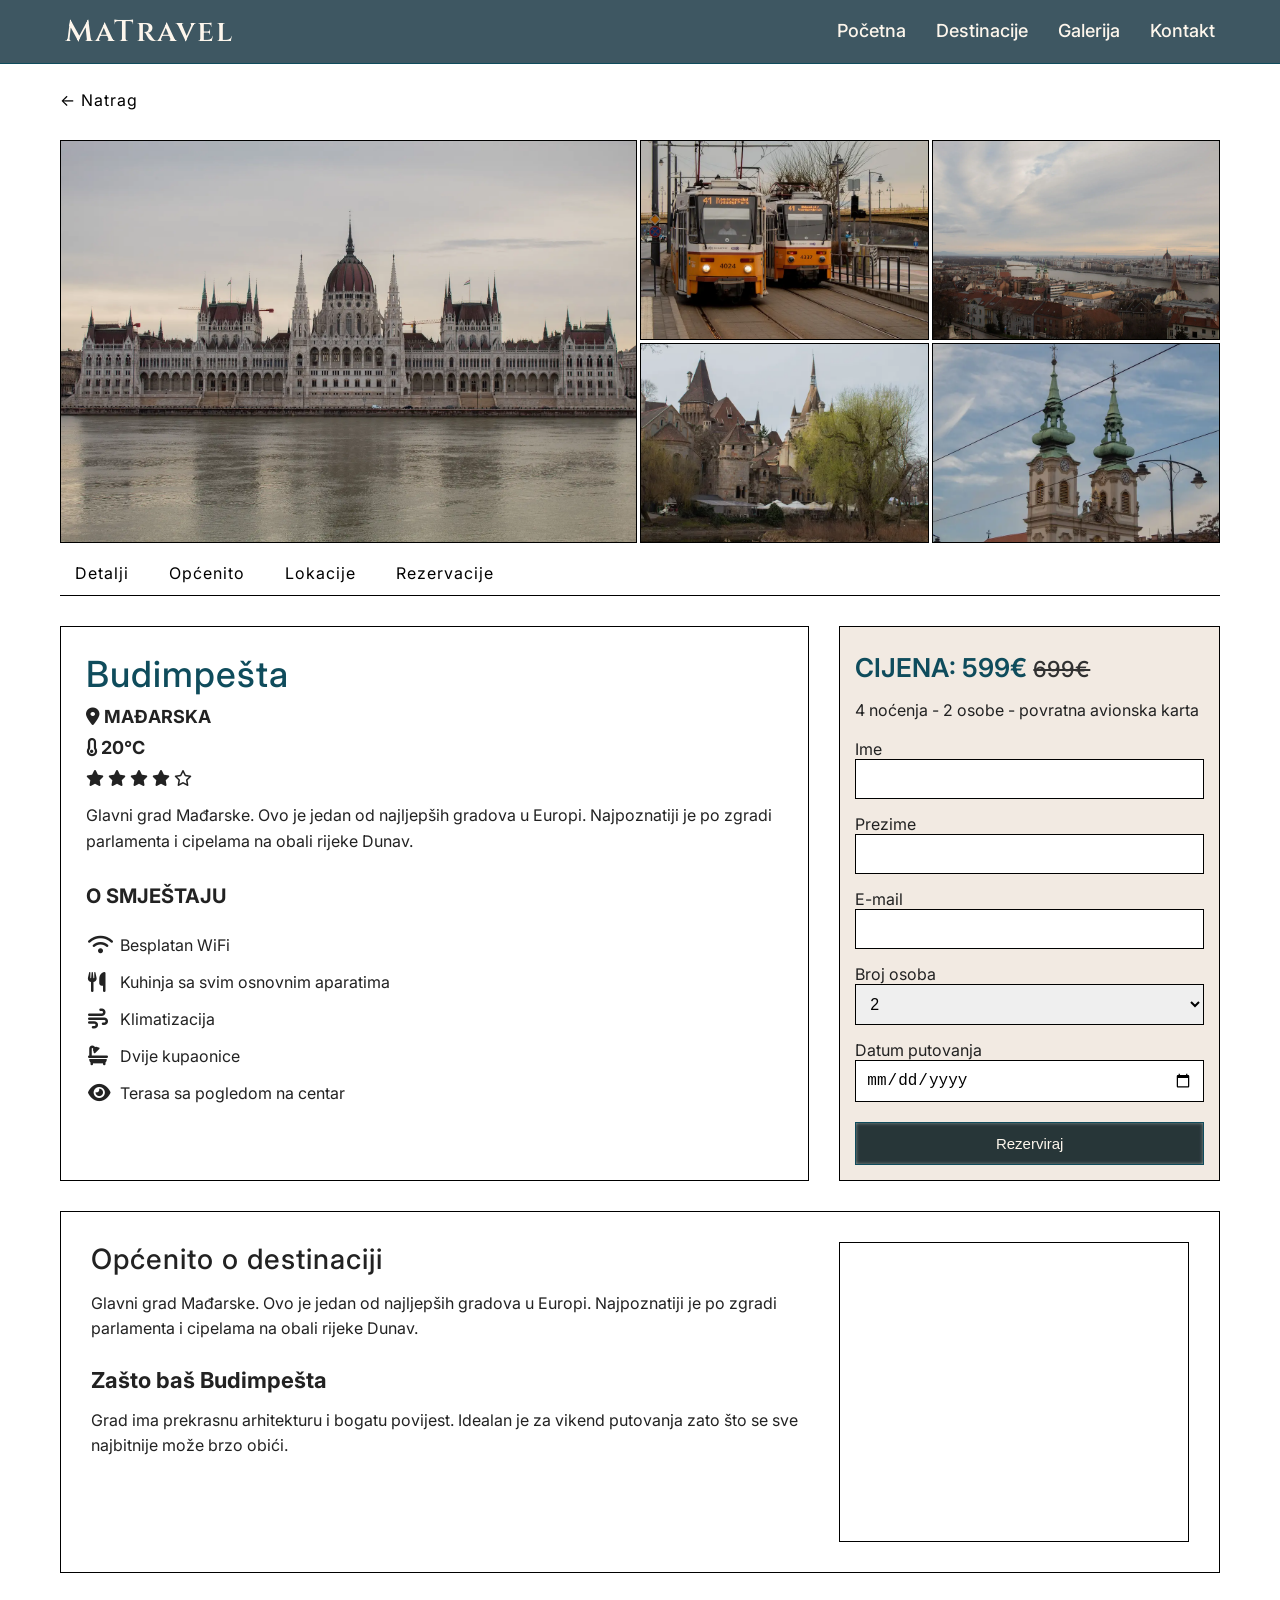
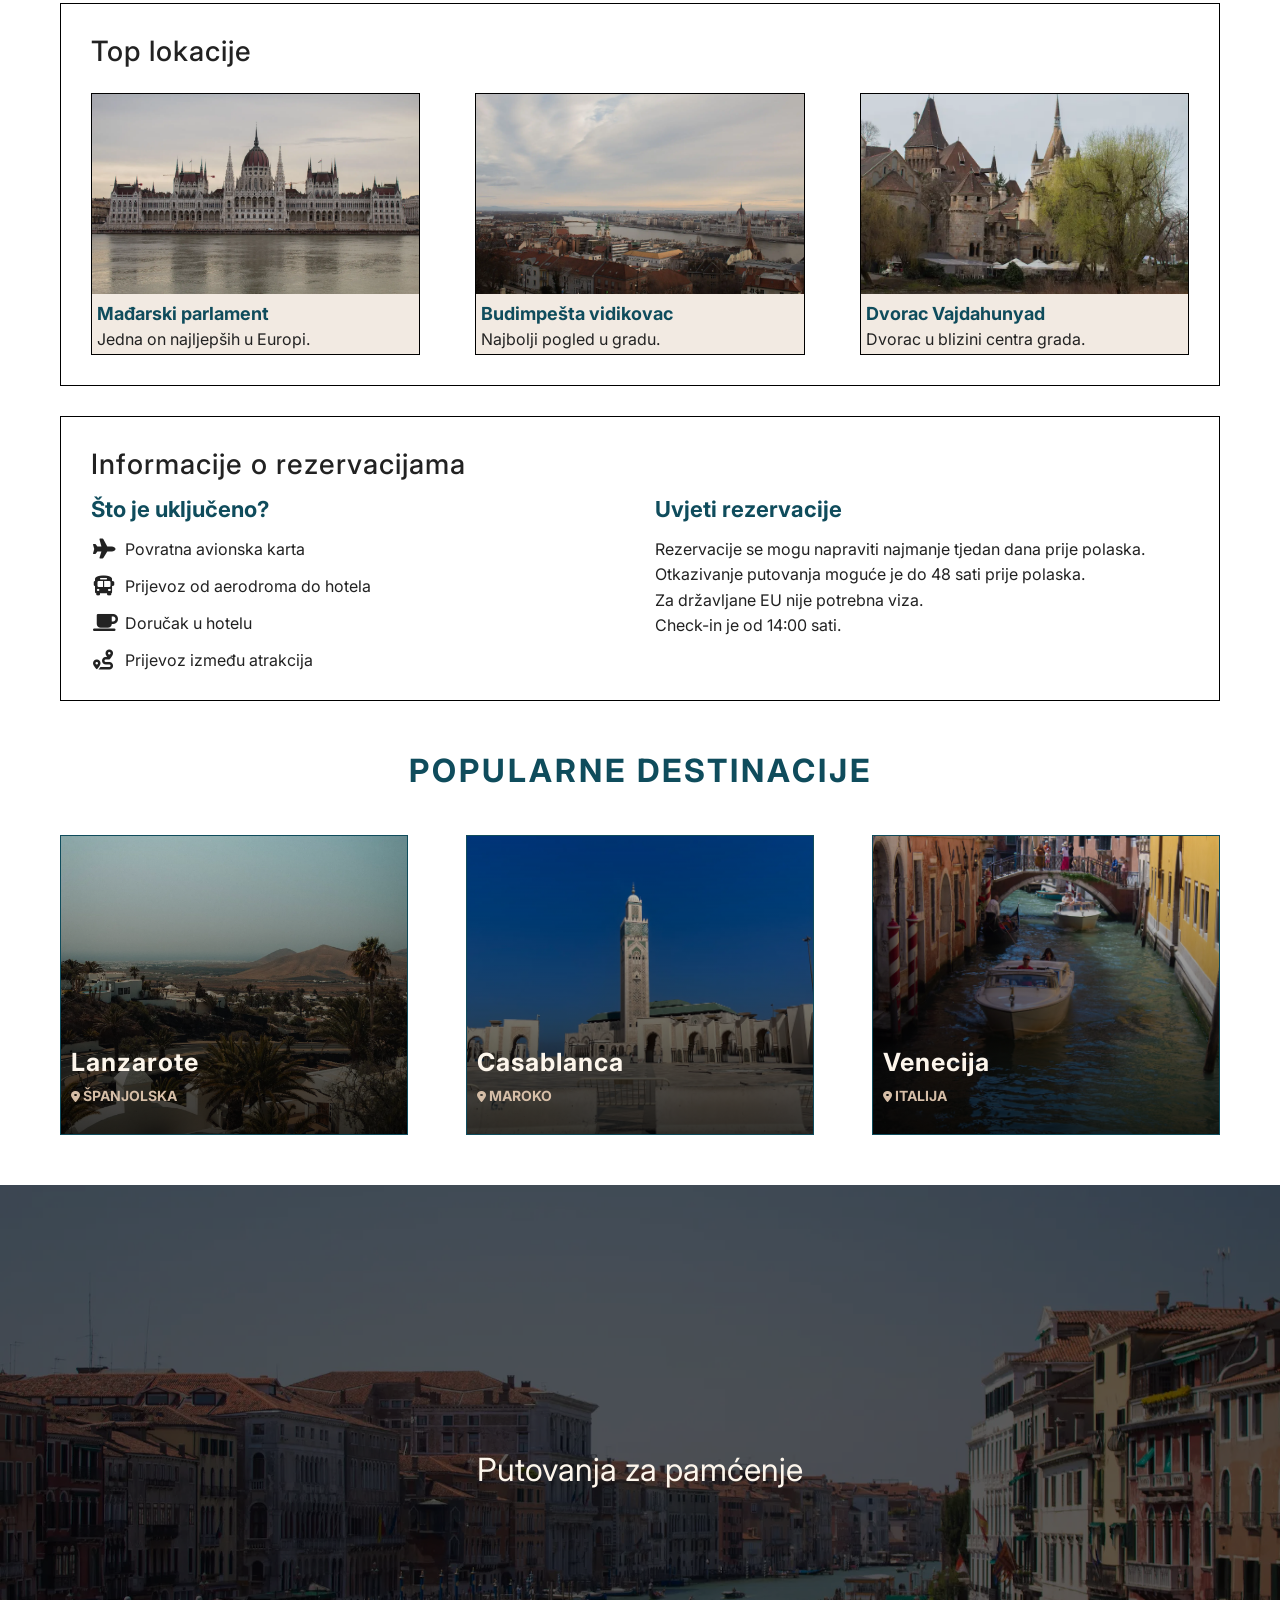
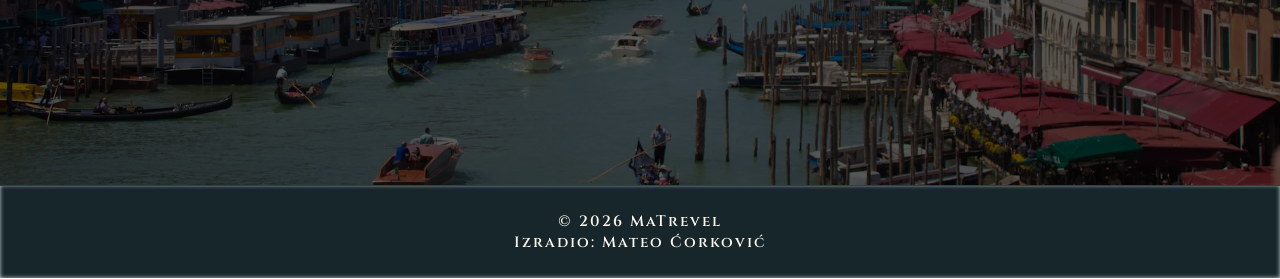
==== commit 455be718: "ewgsgsdgds" ====
--- a/budimpesta.html
+++ b/budimpesta.html
@@ -4,11 +4,12 @@
     <meta charset="UTF-8">
     <meta name="viewport" content="width=device-width, initial-scale=1.0">
     <title>MaTrevel - Budimpesta</title>
-     <meta name="description" content="MaTravel je web stranica napravljena za izradu završnog rada. Smisao stranice je da predstavlja agenciju za putovanja kako bih pomoću različitih verzija pokazao optimizaciju stranice.">
-    <link rel="stylesheet" href="izgled.css">
-    <link href="https://fonts.googleapis.com/css2?family=Cinzel:wght@400;600;700&display=swap" rel="stylesheet">
-    <link href="https://fonts.googleapis.com/css2?family=Inter:wght@300;400;500;600&display=swap" rel="stylesheet">
-    <link rel="stylesheet" href="https://cdnjs.cloudflare.com/ajax/libs/font-awesome/6.5.0/css/all.min.css">
+    <meta name="description" content="MaTravel je web stranica napravljena za izradu završnog rada. Smisao stranice je da predstavlja agenciju za putovanja kako bih pomoću različitih verzija pokazao optimizaciju stranice.">
+    <meta name="author" content="Mateo Ćorković">
+    <link rel="stylesheet" href="izgledMINI.min.css">
+    <link rel="preload" as="font" href="Interfont.woff2" type="font/woff2" crossorigin>
+    <link rel="preload" as="font" href="Cinzelfont.woff2" type="font/woff2" crossorigin>
+    <link rel="preload" as="style" href="https://cdnjs.cloudflare.com/ajax/libs/font-awesome/6.5.0/css/all.min.css" onload="this.onload=null;this.rel='stylesheet'">
 
 </head>
 <body>
@@ -224,6 +225,6 @@
         <p>© 2026 MaTrevel</p>
         <p>Izradio: Mateo Ćorković</p>
     </footer>
-    <script src="script.js"></script>
+    <script src="scriptMINI.min.js"></script>
 </body>
 </html>
--- a/izgledMINI.min.css
+++ b/izgledMINI.min.css
@@ -0,0 +1 @@
+.navigacija a.active,.navigacija a:hover{border-bottom:2px solid #e9c46a}.navbar,footer{width:100%;background:rgba(15,76,92,.25)}.destinacije,.odjeljak,.odjeljak p,footer{text-align:center}.kartica,.logo,.navigacija a,.odjeljakgumb{text-decoration:none}.naslovzastobasmi h2,.naslovzastobasmi p,.odjeljak h1,.odjeljak p{text-shadow:1px 1px 1px rgba(0,0,0,.5)}.kartica,.pocetna,.slajdshow{overflow:hidden}.navbar,.opcenito .gumb:hover{backdrop-filter:blur(2px) brightness(0.7)}.forma button:hover,.karticazasto:hover{backdrop-filter:blur(2px) brightness(1)}.destinacijatekst h4,.destinacije h2,.detalji h2,.karticasadrzaj h4{text-transform:uppercase}.detalji p,.maloopcenito p,.opcenito p{line-height:1.6}*{margin:0;padding:0;box-sizing:border-box}@font-face{font-family:Inter;src:url("Interfont.woff2") format("woff2");font-weight:100 900;font-style:normal;font-display:swap}@font-face{font-family:Cinzel;src:url("Cinzelfont.woff2") format("woff2");font-weight:400 900;font-style:normal;font-display:swap}body{font-family:Inter,sans-serif;color:#222;font-display:swap}.logo,footer{font-family:Cinzel,serif;font-weight:600;letter-spacing:2px}.hamburger,.logo,.navbar,.navigacija a,.odjeljak,footer{color:#fdf6ec}.container{max-width:1200px;margin:0 auto;padding:0 20px}.navbar{position:absolute;top:0;left:0;z-index:5;border-bottom:1px solid #0f4c5c}.pocetna,footer{position:relative}.navbar .container{display:flex;justify-content:space-between;align-items:center;padding:0 25px}.logo{font-size:30px}.navigacija{display:flex;gap:30px;font-family:Inter,sans-serif;font-weight:500}.navigacija a{font-size:18px;transition:.4s;border-bottom:2px solid transparent;padding:20px 0}.navigacija a:hover{color:#e9c46a}.hamburger{display:none;font-size:32px;cursor:pointer}.odjeljakgumb,footer p{font-size:15px}footer{z-index:10;backdrop-filter:blur(2px) brightness(0.1);border-top:1px solid #0f4c5c;padding:25px 0}.prekrizeno,h1{font-weight:500}.pocetna{height:650px;display:flex;align-items:center;justify-content:center}.overlay,.pozadinaplaza{position:absolute;width:100%;height:100%;left:0;top:0}.pozadinaplaza{object-fit:cover;z-index:1}.overlay{z-index:2;background:rgba(48,48,28,.315)}.odjeljak{position:relative;z-index:3;max-width:1050px}.odjeljak h1{font-size:60px;margin-bottom:25px}.odjeljak p{font-size:18px;margin-bottom:40px}.odjeljakgumb{display:inline-block;padding:12px 24px;background-color:#fdf6ec;color:#000;cursor:pointer;backdrop-filter:blur(22px) brightness(0.7);background:rgba(255,255,255,.4);border:1px solid #f3f3f3}.formarezervacije button:hover,.gumbdestinacije:hover,.odjeljakgumb:hover{background-color:#e9c46a;color:#000;transition:.5s;backdrop-filter:blur(2px) brightness(1);background:rgba(92,87,15,.25);border:1px solid #e9c46a;text-decoration:none}.destinacije{padding:50px 0;background-color:#fdf6ec}.destinacije h2{font-size:32px;color:#0f4c5c;margin-bottom:45px;letter-spacing:3px}.destinacijatekst h3,.karticasadrzaj h3,.kontaktinfo h2,.malanavigacija a,.natraggumb,h1{letter-spacing:1px}.karticedodatne,.karticepolozaj{display:flex;justify-content:space-between;gap:30px;flex-wrap:wrap}.kartica{width:260px;height:300px;border:1px solid #0f4c5c;position:relative;display:flex;align-items:flex-end;color:#fdf6ec;cursor:pointer}.kutijaslajd,.slajdshow{width:100%;position:relative}.tamnije{position:absolute;inset:0;background:linear-gradient(to top,rgba(0,0,0,.8),rgba(0,0,0,.1));z-index:1}.zastobasmi,.zoom{background-size:cover;background-repeat:no-repeat}.karticasadrzaj{position:relative;padding:30px 10px;z-index:2;text-align:left;transition:transform .3s}.zastobasmi::before,.zoom{position:absolute;inset:0}.lanzarote,.lanzarote .zoom{background-image:url("slike/lanzarote/lanzarote.webp")}.budimpesta,.budimpesta .zoom{background-image:url("slike/budimpesta/budimpesta.webp")}.casablanca,.casablanca .zoom{background-image:url("slike/casablanca/casablanca.webp")}.venecija,.venecija .zoom{background-image:url("slike/venecija/venecija.webp")}.karticasadrzaj h3{font-size:25px;padding-bottom:10px}.karticasadrzaj h4{font-size:14px;color:#d6bea7}.karticasadrzaj i{font-size:12px;color:#d6bea7}.kartica:hover .karticasadrzaj,.karticadodatna:hover .karticasadrzaj{transform:translateY(-6px)}.kartica:hover .tamnije,.karticadodatna:hover .tamnije{background:linear-gradient(to top,rgba(0,0,0,.9),rgba(0,0,0,.35))}.kartica:hover .zoom,.karticadodatna:hover .zoom{transform:scale(1.1)}.zoom{background-position:center;transition:transform .5s;z-index:0}.zastobasmi{background-image:url("slike/zastobasmi.webp");position:relative;padding:80px 0;color:#fdf6ec;text-align:center;background-position:center 50%}.naslovzastobasmi{margin-bottom:50px}.zastobasmi::before{content:"";background:rgba(17,17,11,.493)}.naslovzastobasmi h2{font-size:34px;margin-bottom:15px;letter-spacing:1px}.naslovzastobasmi p{font-size:17px;color:#fdf6ec}.zastobasmi .container{position:relative;z-index:2}.karticezasto{display:flex;justify-content:space-between;gap:30px}.karticazasto{flex:1;max-width:320px;padding:35px 25px;transition:.5s;color:#000;backdrop-filter:blur(2px) brightness(0.9);background:rgba(255,255,255,.4);border:1px solid #fdf6ec}.karticazasto:hover{color:#fdf6ec;background:rgba(15,76,92,.25);border:1px solid #0f4c5c;transition:.5s}.poruka,.slajd::before{background:rgba(0,0,0,.4)}.budimpesta:hover,.lanzarote:hover,.venecija:hover{transition:.5s ease-in-out}.karticazasto p{padding-top:10px}.prazno{margin-top:60px}.slajdshow{height:600px}.kutijaslajd{height:100%}.destinacijaslika::before,.poruka,.slajd,.slajd::before{position:absolute;inset:0}.slajd{height:600px;opacity:0;transition:opacity .8s}.skriveno,.skriveno2{opacity:0;transition:1s}.slajd.active{opacity:1}.slajd::before{content:"";z-index:1}.forma button,.formarezervacije button,.opcenito .gumb{backdrop-filter:blur(2px) brightness(0.2);background:rgba(15,76,92,.25)}.slajd img{object-fit:cover;width:100%;height:100%;transform:scale(1.05);transition:transform 1s}.slajd.active img{transform:scale(1)}.poruka{z-index:2;font-size:32px;display:flex;justify-content:center;align-items:center;color:#fdf6ec;padding-bottom:30px}.destinacijaslika,.karticaugaleriji{position:relative;overflow:hidden}.skriveno{transform:translateY(50px)}.skriveno2{transform:translateY(-50px)}.pokazi{opacity:1;transform:translateY(0)}.opcenito{display:flex;align-items:center;justify-content:space-between;padding:70px 0}.opcenitotekst{width:50%}.opcenito h2{font-size:36px;margin-bottom:22px}.opcenito p{font-size:16px;margin-bottom:12px}.forma button,.gumbdestinacije,.opcenito .gumb{color:#fdf6ec;font-size:15px;text-decoration:none;cursor:pointer}.opcenitoslika{width:50%;display:flex;justify-content:right;align-items:right}.opcenitoslika img{width:90%;max-width:500px;border:1px solid #000;object-fit:contain}.gumbklasa{margin-top:40px}.forma button,.opcenito .gumb{padding:12px 24px;border:1px solid #0f4c5c}.opcenito .gumb:hover{background-color:#e9c46a;color:#000;transition:.5s;text-decoration:none;background:rgba(122,116,23,.5);border:1px solid #e9c46a}img,video{max-width:100%;height:auto}video{pointer-events:none}.tamnija{backdrop-filter:blur(2px) brightness(0.32);background-color:#3e5762;border-bottom:1px solid #0f4c5c}.destinacijeskrol{display:flex;align-items:center;justify-content:space-between;height:404px;gap:1px}.destinacijaslika,.okvir{height:350px;border:1px solid #000}.destinacijaslika{flex:1;background-size:cover;background-position:center}.destinacijaslika::before{content:""}.destinacijaslika:hover::before{background:linear-gradient(to top,rgba(0,0,0,.5),rgba(0,0,0,.1))}.destinacijatekst,.lijeopcenito,.rezervacijedesno,.rezervacijelijevo{flex:1}.okvir{padding:30px}.gumbdestinacije{display:inline-block;padding:12px 24px;backdrop-filter:blur(22px) brightness(0.7);background:#0f4c5c;border:1px solid #000}.destinacijatekst h2{font-size:32px;margin-bottom:10px}.destinacijatekst h4{font-size:16px;margin-bottom:20px;color:#0f4c5c}.destinacijatekst h3{font-size:18px;margin-bottom:10px}.destinacijatekst p{padding-bottom:20px}.info{display:flex;justify-content:space-between;align-items:center}.reverse{flex-direction:row-reverse}.lanzarote:hover{background-image:url("slike/lanzarote/lanzarote2.webp")}.budimpesta:hover{background-image:url("slike/budimpesta/budimpesta2.webp")}.venecija:hover{background-image:url("slike/venecija/IMG_3850.webp")}h1{padding-top:35px;font-size:36px}.galerijaslika{display:grid;grid-template-columns:repeat(3,1fr);grid-auto-rows:270px;gap:2px;margin-top:20px;margin-bottom:30px}.karticaugaleriji img{width:100%;height:100%;border:1px solid #000;object-fit:cover;transition:transform .3s;cursor:pointer}.karticaugaleriji img:hover{transform:scale(1.05);border:1px solid #000}.karticaugaleriji.duplo{grid-row:span 2}.kontakt{display:grid;grid-template-columns:1.6fr 1fr;gap:60px;margin-top:150px;margin-bottom:40px;border:1px solid #000;background-color:#d6bea754}.forma,.pedesetposto{gap:10px;display:flex}.kontaktlijevo{padding:30px}.kontaktdesno{padding:20px}.forma{flex-direction:column;width:100%}.forma input,.forma textarea{padding:10px;border:1px solid #000;outline:0}.unutrasnjost{display:flex;flex-direction:column;flex:1}.forma button:hover{background-color:#e9c46a;color:#000;transition:.5s;background:rgba(92,87,15,.25);border:1px solid #ccab57;text-decoration:none}.infokontakt{font-size:18px;padding-top:60px;padding-bottom:50px}.kontaktinfo h3,.smjestaj{padding-top:20px}.infokontakt i{font-size:30px;padding-right:20px}.kontaktinfo h3{font-size:23px;padding-bottom:40px;color:#0f4c5c}.malanavigacija,.malanavigacija a,.natraggumb{text-decoration:none;color:#000}.kontaktinfo h2{font-size:30px}.drustvenemreze i{font-size:30px;padding-right:10px}html{scroll-behavior:smooth}.malagalerija{display:grid;grid-template-columns:2fr 1fr 1fr;grid-auto-rows:200px 200px;gap:3px;margin-bottom:5px;margin-top:30px}.kockica{overflow:hidden;border:1px solid #000}.kockica img{width:100%;height:100%;object-fit:cover;display:block;cursor:pointer;transition:.5s}.kockica img:hover{transform:scale(1.02);filter:brightness(77%)}.maloveca{grid-row:1/3}.natraggumb{margin-top:120px;font-size:16px}.natraggumb:hover{color:#0f4c5c;transition:.4s}.natrag{margin-top:90px}section{scroll-margin-top:55px}.malanavigacija{position:sticky;top:0;z-index:5;background:#fff;flex-wrap:wrap;display:flex;gap:10px;border-bottom:1px solid #000}.karticadodatna,.malakarticalokacija{width:30%;overflow:hidden;position:relative}.malanavigacija a{font-size:16px;padding:15px 15px 10px;border-bottom:2px solid transparent;transition:.4s}.formarezervacije button,.karticadodatna{color:#fdf6ec;cursor:pointer;text-decoration:none}.malanavigacija a.active,.malanavigacija a:hover{border-bottom:2px solid #0f4c5c;color:#0f4c5c}.formarezervacije{display:flex;flex-direction:column}.formarezervacije input,.formarezervacije select{padding:10px;border:1px solid #000;font-size:16px}.formarezervacije button{margin-top:20px;padding:12px 24px;border:1px solid #0f4c5c;font-size:15px}.formarezervacije label{padding:15px 0 0}.detalji{display:flex;gap:30px;margin-top:30px;margin-bottom:30px}.detalji h1{color:#0f4c5c;padding-top:0}.detalji h2{padding-top:10px;font-size:18px}.detalji p{padding-top:15px}.ocjena{margin-top:10px}.smjestaj h2{font-size:20px;padding-bottom:10px}.listasmjestaj{list-style:none;padding:0}.listasmjestaj li{padding:17px 0 0 2px;display:flex;align-items:center;gap:10px}.listasmjestaj i{padding:0 10px 0 0;width:22px;text-align:center;font-size:20px}.detaljilijevo{flex:2;border:1px solid #000;padding:25px}.detaljidesno{flex:1;border:1px solid #000;padding:15px;background-color:#d6bea754}.malekarticelokacija,.maloopcenito{justify-content:space-between;display:flex}.detaljidesno h2{font-size:26px}.maloopcenito{border:1px solid #000;padding:30px;gap:30px}.malalokacija h1,.maloopcenito h1,.malorezervacije h1{font-size:28px;padding:0 0 15px}.maloopcenito h2{font-size:22px;padding:25px 0 15px}.malalokacija,.malorezervacije{border:1px solid #000;margin-top:30px;padding:30px}.malalokacija h2,.malorezervacije h2{font-size:22px;padding:15px 0}.opcenitokarta{flex:1;display:flex;justify-content:center}.malekarticelokacija{gap:20px;flex-wrap:wrap}.malakarticalokacija{border:1px solid #000;margin-top:10px;background-color:#d6bea754}.malakarticalokacija img{width:100%;height:200px;object-fit:cover;transition:transform .3s;cursor:pointer}.malakarticalokacija img:hover{transform:scale(1.05);filter:brightness(77%)}.malakarticalokacija h2{font-size:18px;padding:5px;color:#0f4c5c}.malakarticalokacija p{font-size:16px;padding:0 0 5px 5px}.rezervacijesve{display:flex;gap:30px;justify-content:space-between}.rezervacijedesno p{font-size:16px;line-height:1.6}.rezervacijedesno h2{padding-top:0;color:#0f4c5c}.rezervacijelijevo h2{padding:0;color:#0f4c5c}.destinacijedodatno{background-color:#fff}.karticadodatna{height:300px;border:1px solid #0f4c5c;display:flex;align-items:flex-end}.prekrizeno{text-decoration:line-through;font-size:22px;color:#313131}.cijena{font-size:26px;color:#0f4c5c;font-weight:600}@media (max-width:1270px){.container{padding:0 20px}.karticepolozaj{justify-content:center}.kartica{width:calc(50% - 20px)}.galerijaslika{grid-auto-rows:200px}.infokontakt{padding-top:40px;padding-bottom:40px}.kontakt{gap:10px}}@media (max-width:768px){.destinacijeskrol,.naslovzastobasmi{margin-bottom:15px}.navbar .container{padding:10px 20px}.hamburger{display:block;font-size:30px;cursor:pointer;z-index:5}.navigacija{position:absolute;left:0;top:100%;right:0;flex-direction:column;background:rgba(15,76,92,.95);backdrop-filter:blur(10px);overflow:hidden;max-height:0;transition:max-height .4s}.navigacija a{padding:15px;text-align:center;width:100%}.navigacija.active{max-height:500px;position:fixed;gap:20px;background:#3e5762}.pocetna{height:450px}.slajd,.slajdshow{height:480px}.odjeljak{margin-top:60px}.odjeljak h1{font-size:38px}.odjeljak p{font-size:16px}.kartica{width:90%}.karticazasto{flex-direction:column;align-items:center;max-width:100%;width:90%}.opcenito{flex-direction:column;text-align:center;gap:30px}.destinacijaslika,.malagalerija .kockica:not(:first-child),.opcenitokarta,.opcenitoslika{display:none}.opcenitotekst{text-align:left;width:90%}.karticezasto{flex-direction:column;align-items:center;gap:10px}.destinacijeskrol{flex-direction:column;margin-top:15px;height:auto}.okvir{padding:15px;height:auto}.galerijaslika{grid-template-columns:repeat(2,1fr);grid-auto-rows:170px}.karticaugaleriji.duplo{grid-row:span 2}.kontakt{grid-template-columns:1fr;gap:10px;margin-top:80px}.destinacijedodatno,.pedesetposto,.rezervacijesve{flex-direction:column}.forma{padding:0 10px}.infokontakt{padding:7px 0}.kontaktlijevo{padding:20px 30px 0}.kontaktinfo h3{padding-bottom:10px}.malagalerija{display:block;margin-top:15px}.malagalerija .kockica{width:100%;height:300px}.malagalerija .kockica img{width:100%;height:100%;object-fit:cover}.malanavigacija{justify-content:space-around;white-space:nowrap}.malanavigacija a{padding:5px 2px 5px 0}.natrag{margin-top:80px}.detalji{flex-direction:column;margin-top:10px}.detaljilijevo,.malalokacija,.malorezervacije{padding:15px}.maloopcenito{padding:15px;flex-direction:column}.malekarticelokacija{flex-direction:column;width:100%}.malalokacija h1{padding:0 0 10px}.karticadodatna,.malakarticalokacija{width:100%}}
